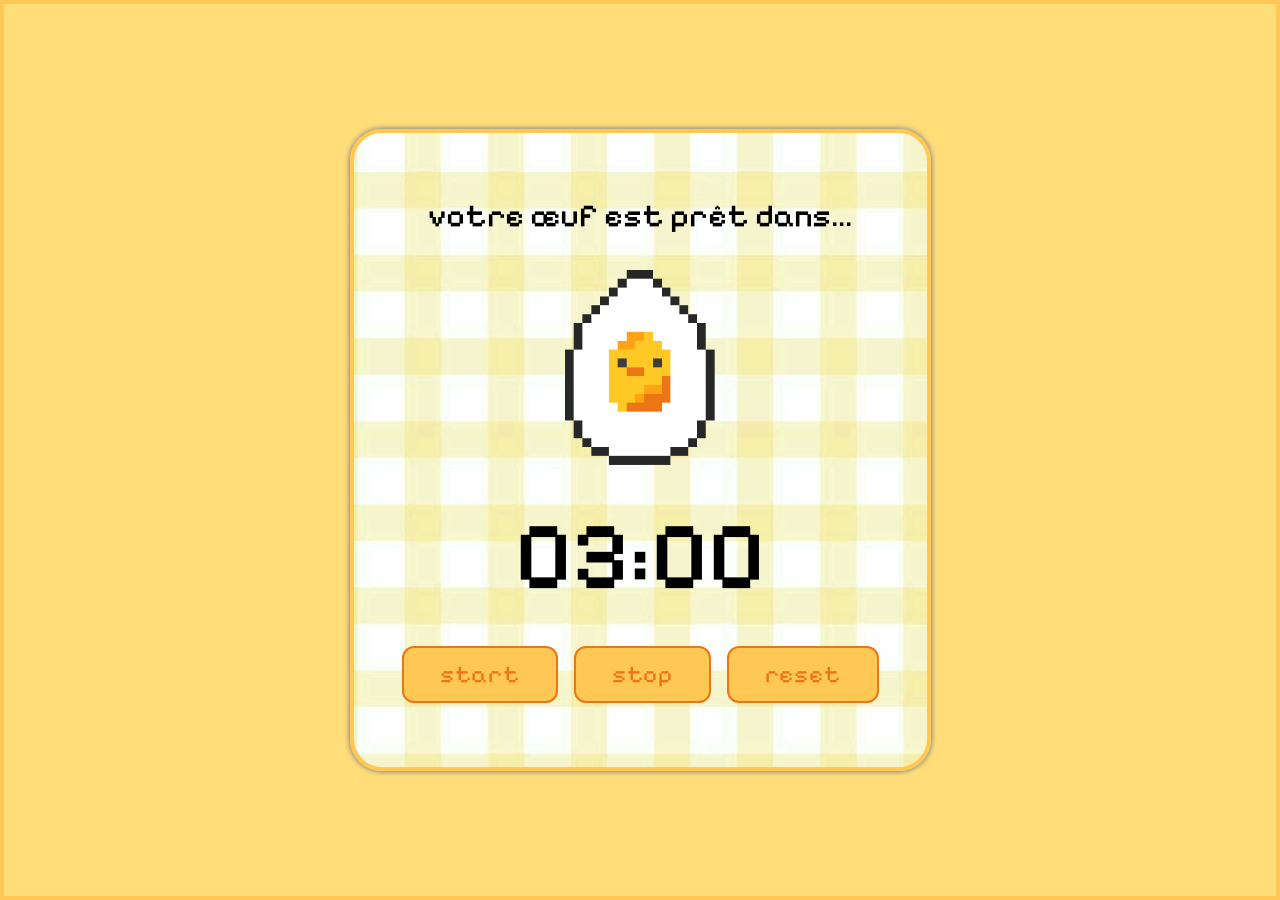
==== coque.html @ fd12b770 "Add files via upload" ====
<!DOCTYPE html>
<html>
    <head>
        <meta charset="UTF-8">
        <meta name="viewport"
        content="width=device-width, initial-scale=1.0">
        <title>œuf à la coque</title>
        <link rel="stylesheet" href="style.css">
        <style>
            @import url('https://fonts.googleapis.com/css2?family=Pixelify+Sans:wght@400..700&display=swap');
        </style>

    </head>
</html>

<body>
    <div class="container">
        <h1 class="title">votre œuf est prêt dans...</h1>

        <img src="coque.gif" height="200">

        <p class="timer" id="timer">03:00</p>

        <div class="button-wrapper">
            <button id="start">start</button>
            <button id="stop">stop</button>
            <button id="reset">reset</button>
        </div>
    </div>



    <script>
        const start = document.getElementById("start");
        const stop = document.getElementById("stop");
        const reset = document.getElementById("reset");
        const timer = document.getElementById("timer");

let timeLeft = 180;
let interval;

const updateTimer = () => {
    const minutes = Math.floor(timeLeft / 60);
    const seconds = timeLeft % 60;

    timer.innerHTML = 
    `${minutes.toString().padStart(2,"0")}
    :
    ${seconds.toString().padStart(2,"0")}`;
};

const startTimer = () => {
    interval = setInterval(() => {
        timeLeft--;
        updateTimer();

        if(timeLeft===0){
            clearInterval(interval);
            window.location.href = "prêt.html";
        }
    }, 1000)
}

const stopTimer = () => clearInterval(interval); 

const resetTimer = () => {
    clearInterval(interval);
    timeLeft = 180;
    updateTimer();
}

start.addEventListener("click", startTimer);
stop.addEventListener("click", stopTimer);
reset.addEventListener("click", resetTimer)
    </script>
</body>
---- style.css ----
* {
    margin: 0;
    padding: 0;
    box-sizing: border-box;
    font-family: "Pixelify Sans", sans-serif;
}

body{
    min-height: 100vh;
    background-color: #FFDD79;
    display: flex;
    align-items: center;
    justify-content: center;
    border-style: solid;
    border-color:#FFC754;
    border-width: 0.3em;
}

.menu{
    align-items: center;
    justify-content: center;
    padding: 1em 2em;
}

.button-menu{
    display: flex;
    gap: 1em;
}

.container{
    display: flex;
    flex-direction: column;
    align-items: center;
    justify-content: center;
    gap: 2em;
    color: black;
    background-image: url("background.jpg");
    border-style: solid;
    border-width: 0.3em;
    border-color: #FFC754;
    border-radius: 2em;
    padding: 4em 3em;
    box-shadow: 0px 0px 5px 1px #888888;;
}

.title{
    font-size: 2em;
    font-weight: 500;
    text-align: center;
}

.text{
    font-size: 1.5em;
    text-align: center;
}

.timer{
    font-size: 6em;
    font-weight: 500;
}

.button-wrapper{
    display: flex;
    gap: 1em;
}

button{
    font-size: 1.5em;
    font-weight: 400;
    letter-spacing: 1px;
    padding: 0.5em 1.5em;
    border-radius: 0.5em;
    border-style: solid;
    border-color: #ED7614;
    border-width: 0.1em;
    background-color: #FFC754;
    color: #ED7614;
    cursor: pointer;
    transition: 0.2 ease-in-out;
}
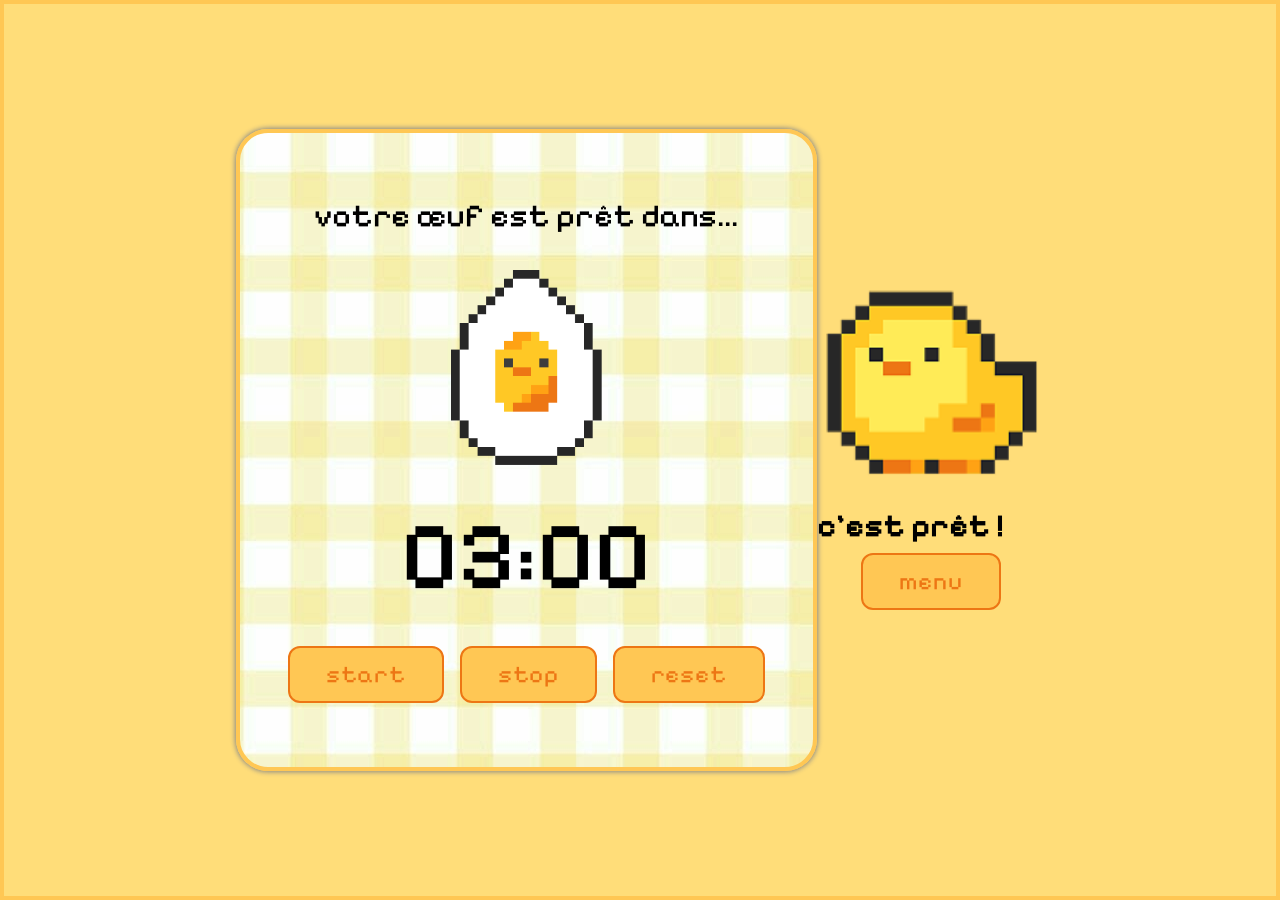
==== commit 61dfed91: "Update coque.html" ====
--- a/coque.html
+++ b/coque.html
@@ -9,7 +9,7 @@
         <style>
             @import url('https://fonts.googleapis.com/css2?family=Pixelify+Sans:wght@400..700&display=swap');
         </style>
-
+        <link rel="icon" href="poussin-coque.png" type="image/png">
     </head>
 </html>
 
@@ -28,6 +28,23 @@
         </div>
     </div>
 
+    <audio id="audio" src="done.mp3"></audio>
+
+    <div class="popup" id="popup">
+        <img src="poussin-coque.png" height="200">
+
+        <h1 style="margin-top: 20px;">c'est prêt !</h1>
+        
+        <div class="menu" >
+            <div class="button-menu">
+            <a href="index.html" style="display: block; margin: 8px auto;">
+                <button>menu</button>
+            </a>
+            </div>
+        </div>
+
+    </div>
+
 
 
     <script>
@@ -36,8 +53,12 @@
         const reset = document.getElementById("reset");
         const timer = document.getElementById("timer");
 
+        const audio = document.getElementById("audio")
+        const popup = document.getElementById("popup")
+
 let timeLeft = 180;
 let interval;
+
 
 const updateTimer = () => {
     const minutes = Math.floor(timeLeft / 60);
@@ -56,7 +77,9 @@
 
         if(timeLeft===0){
             clearInterval(interval);
-            window.location.href = "prêt.html";
+            audio.play()
+            popup.style.display = "flex"
+            //window.location.href = "prêt.html";
         }
     }, 1000)
 }
@@ -73,4 +96,4 @@
 stop.addEventListener("click", stopTimer);
 reset.addEventListener("click", resetTimer)
     </script>
-</body>+</body>
--- a/style.css
+++ b/style.css
@@ -19,7 +19,7 @@
 .menu{
     align-items: center;
     justify-content: center;
-    padding: 1em 2em;
+    gap: 2em;
 }
 
 .button-menu{
@@ -77,4 +77,4 @@
     color: #ED7614;
     cursor: pointer;
     transition: 0.2 ease-in-out;
-}+}
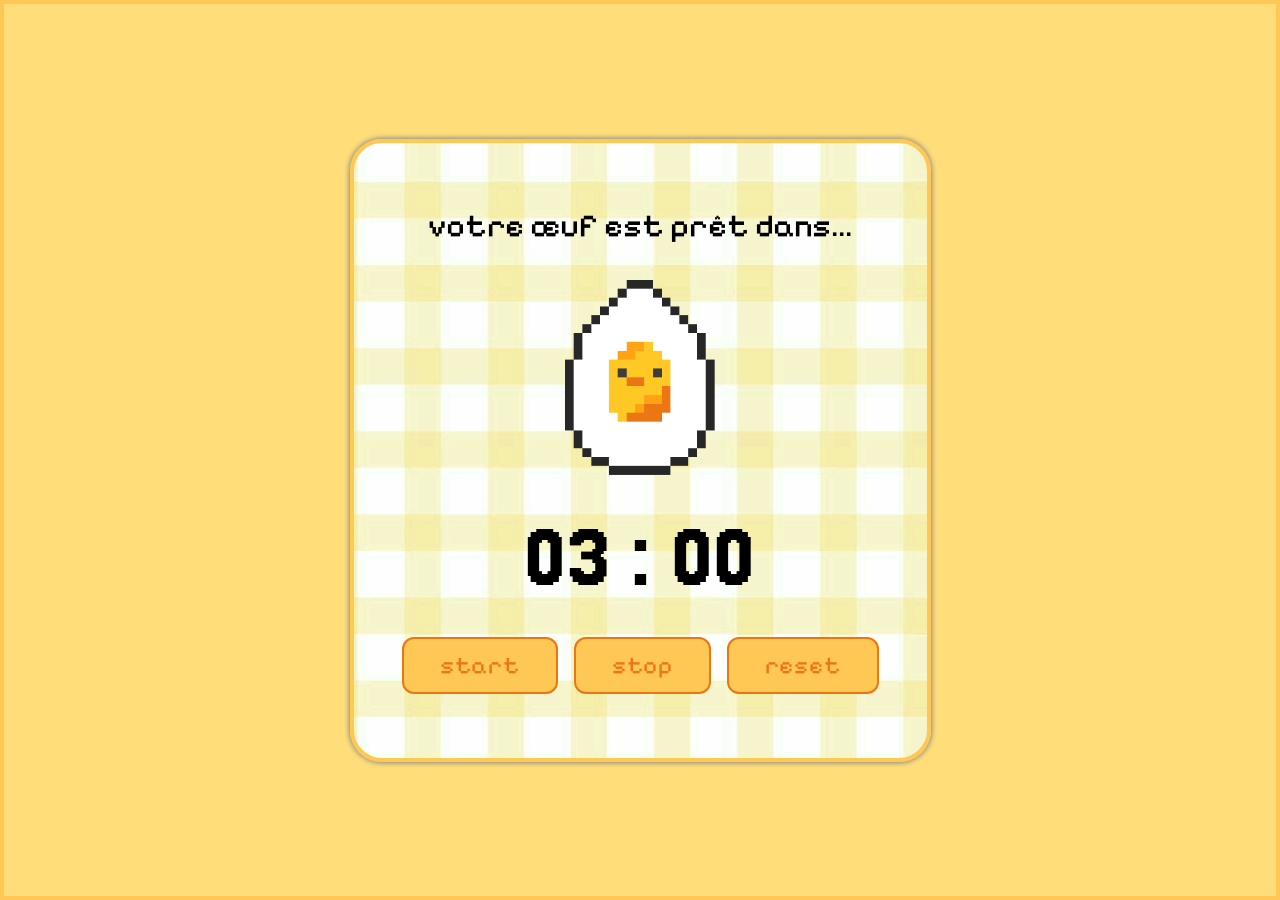
==== commit 347ad9d5: "Add files via upload" ====
--- a/coque.html
+++ b/coque.html
@@ -8,10 +8,10 @@
         <link rel="stylesheet" href="style.css">
         <style>
             @import url('https://fonts.googleapis.com/css2?family=Pixelify+Sans:wght@400..700&display=swap');
+            @import url('https://fonts.googleapis.com/css2?family=Jersey+20&display=swap');
         </style>
         <link rel="icon" href="poussin-coque.png" type="image/png">
     </head>
-</html>
 
 <body>
     <div class="container">
@@ -19,7 +19,7 @@
 
         <img src="coque.gif" height="200">
 
-        <p class="timer" id="timer">03:00</p>
+        <p class="timer" id="timer">03 : 00</p>
 
         <div class="button-wrapper">
             <button id="start">start</button>
@@ -97,3 +97,5 @@
 reset.addEventListener("click", resetTimer)
     </script>
 </body>
+
+</html>
--- a/style.css
+++ b/style.css
@@ -40,7 +40,8 @@
     border-color: #FFC754;
     border-radius: 2em;
     padding: 4em 3em;
-    box-shadow: 0px 0px 5px 1px #888888;;
+    box-shadow: 0px 0px 5px 1px #888888;
+    margin: 2rem;
 }
 
 .title{
@@ -55,8 +56,9 @@
 }
 
 .timer{
+    font-family: "Jersey 20", sans-serif;
     font-size: 6em;
-    font-weight: 500;
+    font-weight: 400;
 }
 
 .button-wrapper{
@@ -70,11 +72,31 @@
     letter-spacing: 1px;
     padding: 0.5em 1.5em;
     border-radius: 0.5em;
-    border-style: solid;
-    border-color: #ED7614;
+    border: solid, #ED7614;
     border-width: 0.1em;
     background-color: #FFC754;
     color: #ED7614;
     cursor: pointer;
     transition: 0.2 ease-in-out;
 }
+
+.popup{ 
+    display: none;
+    position: fixed;
+    flex-direction: column;
+    align-items: center;
+    justify-content: center; 
+    text-align: center;
+    background-color: #FFDD79; 
+    padding: 3rem; 
+    border: solid, #FFC754;
+    border-width: 0.3em;
+    box-shadow: 0px 0px 5px 1px #888888;
+    border-radius: 2em;
+}
+
+@media screen and (max-width: 600px) {
+    .button-wrapper {
+        flex-direction: row;
+    }
+}
